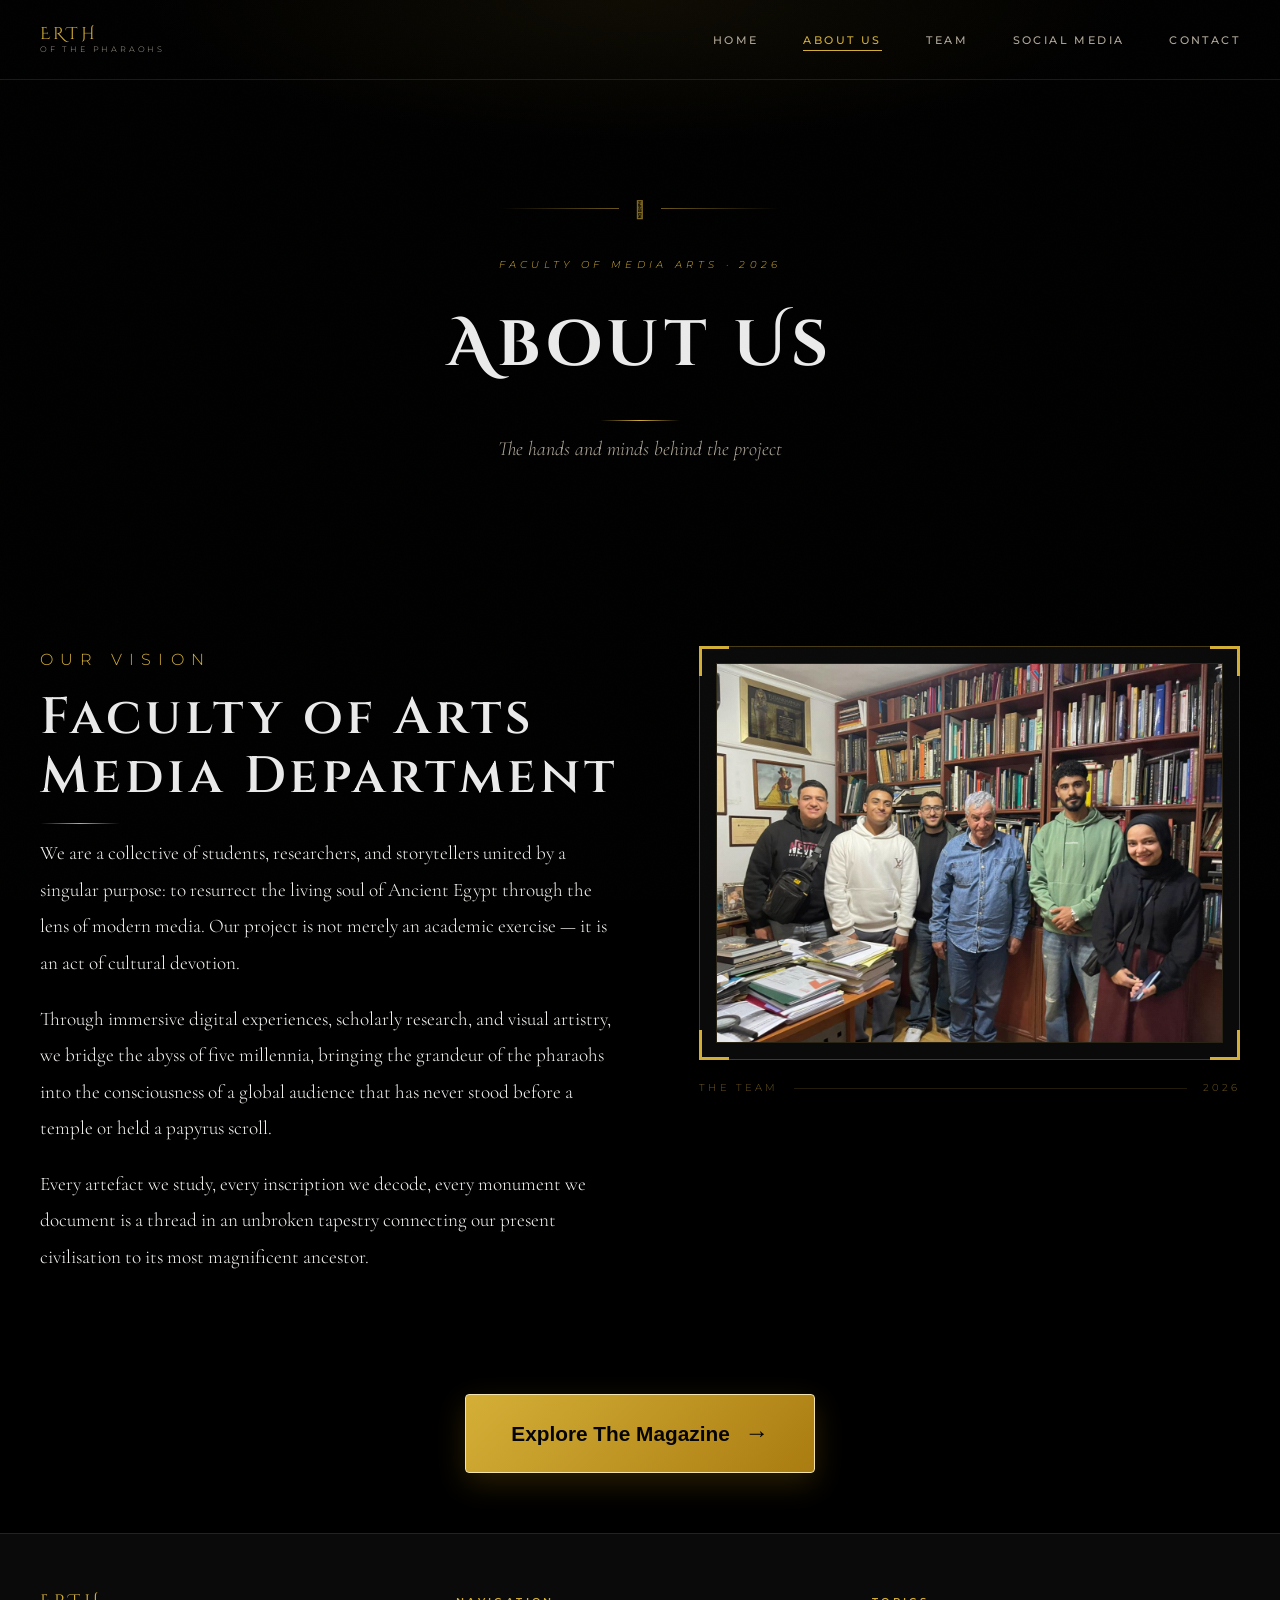
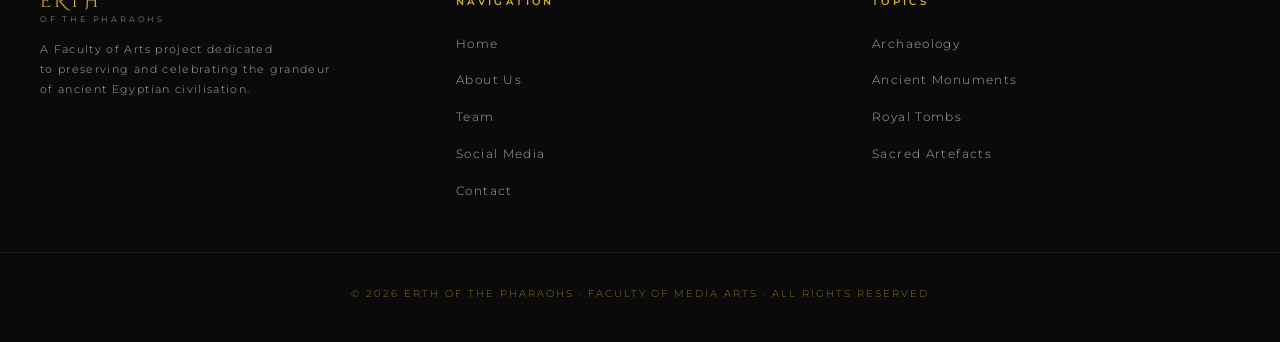
==== about.html @ 95113ebe "web site files" ====
<!doctype html>
<html lang="en">
  <head>
    <meta charset="UTF-8" />
    <meta name="viewport" content="width=device-width, initial-scale=1.0" />
    <title>ERTH of the Pharaohs — About Us</title>
    <link rel="stylesheet" href="styles.css" />
    <link rel="stylesheet" href="about.css" />
  </head>
  <body>
    <div class="page-transition" id="pageTransition"></div>

    <!-- ── NAVIGATION ── -->
    <nav class="site-nav">
      <div class="nav-inner">
        <a href="index.html" class="nav-logo">
          <span class="nav-logo-main">ERTH</span>
          <span class="nav-logo-sub">of the Pharaohs</span>
        </a>
        <ul class="nav-links">
          <li><a href="index.html">Home</a></li>
          <li><a href="about.html" class="active">About Us</a></li>
          <li><a href="Team.html">Team</a></li>
          <li><a href="social.html">Social Media</a></li>
          <li><a href="contact.html">Contact</a></li>
        </ul>
        <div class="nav-hamburger" id="navHamburger">
          <span></span><span></span><span></span>
        </div>
      </div>
    </nav>
    <div class="mobile-menu" id="mobileMenu">
      <span class="mobile-close" id="mobileClose">✕ Close</span>
      <a href="index.html">Home</a>
      <a href="about.html" class="active">About Us</a>
      <a href="Team.html">Team</a>
      <a href="social.html">Social Media</a>
      <a href="contact.html">Contact</a>
    </div>

    <!-- ── PAGE HERO ── -->
    <header class="page-hero">
      <div class="hiero-border"><span>𓂀</span></div>
      <p class="eyebrow reveal">Faculty of Media Arts · 2026</p>
      <h1 class="reveal reveal-delay-1">About Us</h1>
      <div class="gold-divider reveal reveal-delay-2"></div>
      <p class="reveal reveal-delay-3">
        The hands and minds behind the project
      </p>
    </header>

    <!-- ============================================================
     MISSION SECTION — Two column
============================================================ -->
    <section class="section mission">
      <div class="container">
        <div class="mission-grid">
          <!-- Left column -->
          <div class="mission-left reveal">
            <p
              class="eyebrow gold-text upper"
              style="
                font-family: var(--font-ui);
                font-size: 1rem;
                letter-spacing: 0.45em;
                margin-bottom: 1rem;
              "
            >
              Our Vision
            </p>
            <h2 class="mission-heading">Faculty of Arts<br /><em>Media Department</em></h2>
            <div class="gold-divider left"></div>

            <p class="mission-body">
              We are a collective of students, researchers, and storytellers
              united by a singular purpose: to resurrect the living soul of
              Ancient Egypt through the lens of modern media. Our project is not
              merely an academic exercise — it is an act of cultural devotion.
            </p>
            <p class="mission-body">
              Through immersive digital experiences, scholarly research, and
              visual artistry, we bridge the abyss of five millennia, bringing
              the grandeur of the pharaohs into the consciousness of a global
              audience that has never stood before a temple or held a papyrus
              scroll.
            </p>
            <p class="mission-body">
              Every artefact we study, every inscription we decode, every
              monument we document is a thread in an unbroken tapestry
              connecting our present civilisation to its most magnificent
              ancestor.
            </p>

            <!-- Stats -->
            <!-- <div class="about-stats">
              <div class="about-stat reveal reveal-delay-1">
                <span class="about-stat-num">2026</span>
                <span class="about-stat-label">Class Year</span>
              </div>
              <div class="about-stat reveal reveal-delay-2">
                <span class="about-stat-num">100%</span>
                <span class="about-stat-label">Dedication</span>
              </div>
              <div class="about-stat reveal reveal-delay-3">
                <span class="about-stat-num">5,000</span>
                <span class="about-stat-label">Years of History</span>
              </div>
              <div class="about-stat reveal reveal-delay-4">
                <span class="about-stat-num">∞</span>
                <span class="about-stat-label">Passion</span>
              </div>
            </div> -->
          </div>

          <!-- Right column — photo frame -->
          <div class="mission-right reveal reveal-delay-2">
            <div class="photo-frame">
              <div class="photo-frame-outer">
                <div class="photo-frame-corner pfc--tl"></div>
                <div class="photo-frame-corner pfc--tr"></div>
                <div class="photo-frame-corner pfc--bl"></div>
                <div class="photo-frame-corner pfc--br"></div>
                <div class="photo-frame-inner">
                  <div class="photo-placeholder">
                    <div class="photo-ph-icon" aria-hidden="true">
                      <img
                        src="images/Team.jpeg"
                        alt="Team Members"
                        class="artifact-image-file"
                      />
                    </div>
                    <!-- <p class="photo-ph-label">Group Photo</p>
                    <p class="photo-ph-sub">Faculty of Media Arts — 2026</p> -->
                  </div>
                </div>
              </div>
              <!-- Caption strip -->
              <div class="photo-caption">
                <span>The Team</span>
                <div class="caption-line"></div>
                <span>2026</span>
              </div>
            </div>
          </div>
        </div>
      </div>
    </section>

    <div class="main-magazine-section">
      <a
        href="https://drive.google.com/file/d/1nbRO1_1-Qd6yg9GhnwpOWBgjLeipQ6R5/view?usp=drive_link"
        target="_blank"
        rel="noopener noreferrer"
        class="royal-magazine-cta"
      >
        <span>Explore The Magazine</span>
        <span class="royal-arrow">→</span>
      </a>
    </div>

    <!-- ── FOOTER ── -->
    <footer class="site-footer">
      <div class="footer-inner">
        <div class="footer-brand">
          <div class="nav-logo">
            <span class="nav-logo-main">ERTH</span>
            <span class="nav-logo-sub">of the Pharaohs</span>
          </div>
          <p>
            A Faculty of Arts project dedicated<br />to preserving and
            celebrating the grandeur<br />of ancient Egyptian civilisation.
          </p>
        </div>
        <div class="footer-links">
          <h4>Navigation</h4>
          <ul>
            <li><a href="index.html">Home</a></li>
            <li><a href="about.html">About Us</a></li>
            <li><a href="Team.html">Team</a></li>
            <li><a href="social.html">Social Media</a></li>
            <li><a href="contact.html">Contact</a></li>
          </ul>
        </div>
        <div class="footer-links">
          <h4>Topics</h4>
          <ul>
            <li><a href="#">Archaeology</a></li>
            <li><a href="#">Ancient Monuments</a></li>
            <li><a href="#">Royal Tombs</a></li>
            <li><a href="#">Sacred Artefacts</a></li>
          </ul>
        </div>
      </div>
      <div class="footer-copy container">
        <p>
          © 2026 ERTH of the Pharaohs · Faculty of Media Arts · All Rights
          Reserved
        </p>
      </div>
    </footer>

    <script src="main.js"></script>
  </body>
</html>
---- styles.css ----
/* ============================================================
   ANCIENT EGYPT — GLOBAL DESIGN SYSTEM
   Premium Heritage Website | All Pages
   ============================================================ */

@import url("https://fonts.googleapis.com/css2?family=Cinzel:wght@400;500;600;700;900&family=Cinzel+Decorative:wght@400;700;900&family=Cormorant+Garamond:ital,wght@0,300;0,400;0,500;0,600;1,300;1,400;1,500&family=Montserrat:wght@300;400;500;600&display=swap");

/* ── CSS VARIABLES ─────────────────────────────────────── */
:root {
  --black: #000000;
  --deep-black: #0a0a0a;
  --card-bg: #0e0e0e;
  --panel-bg: #111111;
  --border-dark: #1e1e1e;
  --gold: #d4af37;
  --gold-light: #e8c95a;
  --gold-dark: #a8861a;
  --gold-muted: #8a6f24;
  --cream: #eaeaea;
  --cream-dim: #b0a89a;
  --white: #ffffff;

  --font-display: "Cinzel Decorative", serif;
  --font-heading: "Cinzel", serif;
  --font-body: "Cormorant Garamond", serif;
  --font-ui: "Montserrat", sans-serif;

  --nav-height: 80px;
  --transition: 0.45s cubic-bezier(0.4, 0, 0.2, 1);
  --glow: 0 0 40px rgba(212, 175, 55, 0.18);
  --glow-strong: 0 0 60px rgba(212, 175, 55, 0.35);
}

/* ── RESET & BASE ──────────────────────────────────────── */
*,
*::before,
*::after {
  box-sizing: border-box;
  margin: 0;
  padding: 0;
}

html {
  scroll-behavior: smooth;
  font-size: 16px;
}

body {
  background-color: var(--black);
  color: var(--cream);
  font-family: var(--font-body);
  font-weight: 300;
  line-height: 1.7;
  min-height: 100vh;
  overflow-x: hidden;
}

/* Grain overlay for atmospheric texture */
body::before {
  content: "";
  position: fixed;
  inset: 0;
  background-image: url("data:image/svg+xml,%3Csvg viewBox='0 0 200 200' xmlns='http://www.w3.org/2000/svg'%3E%3Cfilter id='n'%3E%3CfeTurbulence type='fractalNoise' baseFrequency='0.9' numOctaves='4' stitchTiles='stitch'/%3E%3C/filter%3E%3Crect width='100%25' height='100%25' filter='url(%23n)' opacity='0.04'/%3E%3C/svg%3E");
  background-size: 200px 200px;
  pointer-events: none;
  z-index: 9999;
  opacity: 0.35;
}

img {
  display: block;
  max-width: 100%;
}
a {
  text-decoration: none;
  color: inherit;
}
ul {
  list-style: none;
}

/* ── TYPOGRAPHY SYSTEM ─────────────────────────────────── */
h1,
h2,
h4 {
  font-family: var(--font-heading);
  font-weight: 600;
  letter-spacing: 0.08em;
  line-height: 1.7;
}
h3{
  font-family: var(--font-heading);
  font-weight: 600;
  letter-spacing: 0.08em;
  line-height: 0.8;
}


.display-title {
  font-family: var(--font-display);
  font-weight: 900;
  letter-spacing: 0.12em;
  text-transform: uppercase;
}

.gold-text {
  color: var(--gold);
}
.cream-text {
  color: var(--cream);
}
.dim-text {
  color: var(--cream-dim);
}
.upper {
  text-transform: uppercase;
  letter-spacing: 0.15em;
}
.serif-italic {
  font-style: italic;
  font-family: var(--font-body);
}

/* ── GOLD DIVIDER ──────────────────────────────────────── */
.gold-divider {
  width: 80px;
  height: 1px;
  background: linear-gradient(90deg, transparent, var(--gold), transparent);
  margin: 1rem auto;
  margin-bottom: 0.7rem;
}
.gold-divider.left {
  margin-left: 0;
}

/* ── GOLD BORDER UTILITY ───────────────────────────────── */
.gold-border {
  border: 1px solid rgba(212, 175, 55, 0.35);
}
.gold-border-strong {
  border: 1px solid var(--gold);
}

/* ── SECTION UTILITY ───────────────────────────────────── */
.section {
  padding: 100px 0;
}
.section-sm {
  padding: 60px 0;
}

.container {
  max-width: 1340px;
  margin: 0 auto;
  padding: 0 40px;
}

/* ── SCROLL FADE-IN ANIMATION ──────────────────────────── */
.reveal {
  opacity: 0;
  transform: translateY(36px);
  transition:
    opacity 0.8s ease,
    transform 0.8s ease;
}
.reveal.visible {
  opacity: 1;
  transform: translateY(0);
}
.reveal-delay-1 {
  transition-delay: 0.1s;
}
.reveal-delay-2 {
  transition-delay: 0.2s;
}
.reveal-delay-3 {
  transition-delay: 0.3s;
}
.reveal-delay-4 {
  transition-delay: 0.4s;
}
.reveal-delay-5 {
  transition-delay: 0.5s;
}

/* ============================================================
   NAVIGATION BAR
   ============================================================ */
.site-nav {
  position: fixed;
  top: 0;
  left: 0;
  right: 0;
  height: var(--nav-height);
  background: transparent;
  /* شيلنا الـ backdrop-filter والـ blur من هنا تماماً بناءً على طلبك */
  border-bottom: 1px solid rgba(212, 175, 55, 0.15);
  z-index: 1000;
  display: flex;
  align-items: center;

  /* حركة الانزلاق الناعمة عند الاختفاء والظهور */
  transition:
    transform 0.4s cubic-bezier(0.25, 1, 0.5, 1),
    background 0.4s ease;
  will-change: transform;
}

/* الكلاس اللي هيتضاف بالـ JavaScript أول ما تعمل سكرول لتحت */
.site-nav.nav-hidden {
  transform: translateY(
    -100%
  ); /* بيرفع الناف بار لفوق بره الشاشة تماماً فيختفي */
}
.nav-inner {
  max-width: 1340px;
  margin: 0 auto;
  padding: 0 40px;
  width: 100%;
  display: flex;
  align-items: center;
  justify-content: space-between;
}

.nav-logo {
  display: flex;
  flex-direction: column;
  line-height: 1;
}

.nav-logo-main {
  font-family: var(--font-display);
  font-size: 1.05rem;
  color: var(--gold);
  letter-spacing: 0.18em;
  text-transform: uppercase;
}

.nav-logo-sub {
  font-family: var(--font-ui);
  font-size: 0.5rem;
  color: var(--cream-dim);
  letter-spacing: 0.35em;
  text-transform: uppercase;
  margin-top: 3px;
}

.nav-links {
  display: flex;
  align-items: center;
  gap: 2.8rem;
}

.nav-links a {
  font-family: var(--font-ui);
  font-size: 0.68rem;
  font-weight: 500;
  letter-spacing: 0.22em;
  text-transform: uppercase;
  color: var(--cream-dim);
  position: relative;
  transition: color var(--transition);
  padding-bottom: 4px;
}

.nav-links a::after {
  content: "";
  position: absolute;
  bottom: 0;
  left: 0;
  width: 0;
  height: 1px;
  background: var(--gold);
  transition: width var(--transition);
}

.nav-links a:hover,
.nav-links a.active {
  color: var(--gold);
}

.nav-links a:hover::after,
.nav-links a.active::after {
  width: 100%;
}

/* Hamburger */
.nav-hamburger {
  display: none;
  flex-direction: column;
  gap: 5px;
  cursor: pointer;
  padding: 8px;
}
.nav-hamburger span {
  display: block;
  width: 24px;
  height: 1px;
  background: var(--gold);
  transition: var(--transition);
}


/* Mobile nav overlay */
.mobile-menu {
  display: none;
  position: fixed;
  inset: 0;
  background: rgba(0, 0, 0, 0.97);
  z-index: 999;
  flex-direction: column;
  align-items: center;
  justify-content: center;
  gap: 2.5rem;
}
.mobile-menu.open {
  display: flex;
}
.mobile-menu a {
  font-family: var(--font-heading);
  font-size: 1.5rem;
  letter-spacing: 0.2em;
  color: var(--cream);
  text-transform: uppercase;
  transition: color var(--transition);
}
.mobile-menu a:hover,
.mobile-menu a.active {
  color: var(--gold);
}
.mobile-close {
  position: absolute;
  top: 28px;
  right: 40px;
  font-family: var(--font-ui);
  font-size: 0.7rem;
  letter-spacing: 0.3em;
  color: var(--cream-dim);
  cursor: pointer;
  text-transform: uppercase;
  transition: color var(--transition);
}
.mobile-close:hover {
  color: var(--gold);
}

/* ============================================================
   FOOTER
   ============================================================ */
.site-footer {
  border-top: 1px solid rgba(212, 175, 55, 0.15);
  padding: 60px 0 40px;
  background: var(--deep-black);
}

.footer-inner {
  max-width: 1340px;
  margin: 0 auto;
  padding: 0 40px;
  display: grid;
  grid-template-columns: 1fr 1fr 1fr;
  gap: 3rem;
  align-items: start;
}

.footer-brand .nav-logo-main {
  font-size: 1.1rem;
}
.footer-brand p {
  font-family: var(--font-ui);
  font-size: 0.7rem;
  letter-spacing: 0.12em;
  color: var(--cream-dim);
  margin-top: 1rem;
  line-height: 1.8;
}

.footer-links h4 {
  font-family: var(--font-ui);
  font-size: 0.6rem;
  letter-spacing: 0.35em;
  color: var(--gold);
  text-transform: uppercase;
  margin-bottom: 1.2rem;
}
.footer-links ul {
  display: flex;
  flex-direction: column;
  gap: 0.6rem;
}
.footer-links a {
  font-family: var(--font-ui);
  font-size: 0.72rem;
  letter-spacing: 0.12em;
  color: var(--cream-dim);
  transition: color var(--transition);
}
.footer-links a:hover {
  color: var(--gold);
}

.footer-copy {
  text-align: center;
  margin-top: 3rem;
  padding-top: 2rem;
  border-top: 1px solid rgba(212, 175, 55, 0.1);
}
.footer-copy p {
  font-family: var(--font-ui);
  font-size: 0.62rem;
  letter-spacing: 0.2em;
  color: var(--gold-muted);
  text-transform: uppercase;
}

/* ============================================================
   BUTTONS
   ============================================================ */
.btn {
  display: inline-flex;
  align-items: center;
  gap: 0.6rem;
  font-family: var(--font-ui);
  font-size: 0.65rem;
  font-weight: 600;
  letter-spacing: 0.3em;
  text-transform: uppercase;
  padding: 16px 36px;
  border: 1px solid var(--gold);
  background: transparent;
  color: var(--gold);
  cursor: pointer;
  transition: all var(--transition);
  position: relative;
  overflow: hidden;
}
.btn::before {
  content: "";
  position: absolute;
  inset: 0;
  background: var(--gold);
  transform: translateX(-101%);
  transition: transform var(--transition);
  z-index: 0;
}
.btn:hover::before {
  transform: translateX(0);
}
.btn:hover {
  color: var(--black);
}
.btn span {
  position: relative;
  z-index: 1;
}

.btn-solid {
  background: var(--gold);
  color: var(--black);
}
.btn-solid::before {
  background: var(--gold-light);
}
.btn-solid:hover {
  color: var(--black);
}

/* ============================================================
   PAGE TRANSITION OVERLAY
   ============================================================ */
.page-transition {
  position: fixed;
  inset: 0;
  background: var(--black);
  z-index: 9998;
  pointer-events: none;
  opacity: 0;
  transition: opacity 0.4s ease;
}
.page-transition.active {
  opacity: 1;
}

/* ============================================================
   PAGE HEADER (shared hero title bar for inner pages)
   ============================================================ */
.page-hero {
  padding-top: calc(var(--nav-height) + 80px);
  padding-bottom: 80px;
  text-align: center;
  position: relative;
}

.page-hero::before {
  content: "";
  position: absolute;
  top: 0;
  left: 0;
  right: 0;
  bottom: 0;
  background: radial-gradient(
    ellipse 60% 40% at 50% 0%,
    rgba(212, 175, 55, 0.07) 0%,
    transparent 70%
  );
  pointer-events: none;
}

.page-hero .eyebrow {
  font-family: var(--font-ui);
  font-size: 0.6rem;
  letter-spacing: 0.45em;
  color: var(--gold);
  text-transform: uppercase;
  margin-bottom: 1.2rem;
}

.page-hero h1 {
  font-family: var(--font-display);
  font-size: clamp(2rem, 5vw, 4rem);
  color: var(--cream);
  margin-bottom: 1.2rem;
}

.page-hero p {
  max-width: 560px;
  margin: 0 auto;
  font-size: 1.25rem;
  color: var(--cream-dim);
  font-style: italic;
}

/* ============================================================
   HIEROGLYPH DECORATIVE BORDER
   ============================================================ */
.hiero-border {
  display: flex;
  align-items: center;
  gap: 1rem;
  justify-content: center;
  margin: 2rem 0;
}
.hiero-border span {
  font-size: 1.2rem;
  color: var(--gold);
  opacity: 0.6;
}
.hiero-border::before,
.hiero-border::after {
  content: "";
  flex: 1;
  max-width: 120px;
  height: 1px;
  background: linear-gradient(90deg, transparent, rgba(212, 175, 55, 0.5));
}
.hiero-border::after {
  background: linear-gradient(90deg, rgba(212, 175, 55, 0.5), transparent);
}

/* ============================================================
   RESPONSIVE BREAKPOINTS
   ============================================================ */
@media (max-width: 1024px) {
  .container {
    padding: 0 24px;
  }
  .nav-inner {
    padding: 0 24px;
  }
  .footer-inner {
    grid-template-columns: 1fr 1fr;
  }
  .footer-inner > *:last-child {
    grid-column: 1/-1;
    text-align: center;
  }
}



/* تحديد موقع حاوية الزرار لتدفع باقي الروابط لليمين وتثبت هي في اليسار */
.lang-switch-wrap {
  margin-right: auto; /* السحر كله هنا: بيجبر أي عنصر بعده يترحل لليمين ويخليه هو لازق في اللوجو شمال */
  margin-left: 2rem;  /* مسافة أمان تفصله عن اللوجو */
}

/* تصميم الزرار البيضاوي الفخم */
.lang-oval-btn {
  display: inline-flex;
  align-items: center;
  justify-content: center;
  padding: 6px 20px;
  border: 1px solid rgba(212, 175, 55, 0.4); /* برواز ذهبي نحيف */
  border-radius: 50px; /* تحويل البرواز لشكل بيضاوي كامل صريح */
  background: transparent;
  color: var(--gold);
  font-family: var(--font-ui), sans-serif;
  font-size: 1rem;
  letter-spacing: 0.1em;
  text-transform: uppercase;
  text-decoration: none;
  transition: all 0.4s cubic-bezier(0.25, 1, 0.5, 1);
  position: relative;
  overflow: hidden;
}

/* تأثير الماوس (Hover) تفتيح ولمعان ذهبي محيطي */
.lang-oval-btn:hover {
  background: rgba(212, 175, 55, 0.08); /* خلفية ذهبية دافئة خفيفة جداً */
  border-color: var(--gold); /* تفتيح لون البرواز */
  box-shadow: 0 0 15px rgba(212, 175, 55, 0.3); /* توهج (Glow) ذهبي فخم وناعم */
  transform: translateY(-1px); /* حركة رفع خفيفة للغاية عند الوقوف عليه */
}

.lang-oval-btn span {
  position: relative;
  z-index: 2;
}

/* ضبط التجاوب في الشاشات الصغيرة (الموبايل) */
@media (max-width: 768px) {
  .lang-switch-wrap {
    display: none; /* إخفاء الزرار البيضاوي من الهيدر في الموبايل لأنه مضاف بالفعل داخل المنيو المنسدل */
  }
}




@media (max-width: 768px) {
  :root {
    --nav-height: 65px;
  }
  .nav-links {
    display: none;
  }
  .nav-hamburger {
    display: flex;
  }
  .section {
    padding: 70px 0;
  }
  .footer-inner {
    grid-template-columns: 1fr;
    text-align: center;
  }
  .footer-links ul {
    align-items: center;
  }
  .gold-divider.left {
    margin-left: auto;
  }
}


[dir="rtl"] {
    font-family: 'Cairo', sans-serif !important;
}

/* الحاوية المخصصة لتوسيط الزرار في مكانه من غير ما تبوظ باقي الأقسام */
.main-magazine-section {
  width: 100%;
  display: flex;
  justify-content: center;
  align-items: center;
  padding: 60px 0; /* مسافة أمان تفصله عن العناصر اللي فوقه واللي تحته */
  background: transparent; /* بيختفي وياخد لون خلفية موقعك الأصلي */
  padding-top: 0;
}

/* تصميم الزرار الملكي الفخم */
.royal-magazine-cta {
  display: inline-flex;
  align-items: center;
  justify-content: center;
  gap: 15px;
  padding: 18px 45px;
  
  /* الخط والألوان */
  font-family: 'Tajawal', sans-serif; /* لو مش مستدعي الخط هيقرأ خط الصفحة الافتراضي */
  font-size: 1.3rem;
  font-weight: 700;
  color: #050505 !important; /* لون النص أسود صريح عشان يبان فوق الذهب */
  text-decoration: none !important;
  
  /* التدرج الذهبي والبرواز */
  background: linear-gradient(135deg, #d4af37 0%, #aa7c11 100%);
  border: 1px solid #f3e5ab;
  border-radius: 4px;
  
  /* الظلال والتفاعل */
  cursor: pointer;
  box-shadow: 0 10px 30px rgba(170, 124, 17, 0.25);
  transition: all 0.4s cubic-bezier(0.25, 1, 0.5, 1);
}

/* حركة السهم اللطيفة */
.royal-magazine-cta .royal-arrow {
  font-size: 1.5rem;
  transition: transform 0.3s ease;
  display: inline-block;
}

/* تأثير الـ Hover عند وقوف الماوس */
.royal-magazine-cta:hover {
  background: linear-gradient(135deg, #f3e5ab 0%, #d4af37 100%); /* الذهب بيفتح وينور */
  transform: translateY(-4px); /* يرتفع خفيف لفوق */
  box-shadow: 0 15px 35px rgba(212, 175, 55, 0.4); /* التوهج الذهبي بيزيد */
}

/* دفع السهم لبره شوية وقت الـ Hover */
.royal-magazine-cta:hover .royal-arrow {
  transform: translateX(-6px);
}

/* ضبط التجاوب على الموبايل */
@media (max-width: 768px) {
  .royal-magazine-cta {
    padding: 14px 35px;
    font-size: 1.1rem;
  }
}
---- about.css ----
تفضل، تم تعديل كلاس الأفاتار (`.team-avatar`) ليتحول من دائرة إلى **مربع كبير وفخم**، وجعلنا الصورة بداخله تفرش وتملاه بالكامل (`object-fit: cover`) مع الحفاظ على جميع الحواف والزوايا الذهبية من غير أي تغيير في باقي هيكل الملف أو الكروت.

إليك ملف الـ `about.css` كامل وجاهز للنسخ:

```css
/* ============================================================
   ABOUT PAGE — about.css
   ============================================================ */

/* ── MISSION SECTION ────────────────────────────────────── */
.mission {
  background: var(--black);
}

.mission-grid {
  display: grid;
  grid-template-columns: 1.1fr 0.9fr; /* توزيع مثالي ليعطي مساحة أكبر للصورة */
  gap: 5rem;
  align-items: start;
}

.mission-heading {
  font-family: var(--font-heading);
  font-size: clamp(2rem, 4vw, 3.2rem);
  color: var(--cream);
  margin-bottom: 0.6rem;
  line-height: 1.15;
}
.mission-heading em {
  font-family: var(--font-heading);
  font-style: normal;
  color: var(--cream);
}

.mission-body {
  font-size: 1.2rem;
  color: #f5f4f1;
  line-height: 1.9;
  margin-bottom: 1.2rem;
}

/* About stats row */
.about-stats {
  display: grid;
  grid-template-columns: repeat(2, 1fr);
  gap: 0;
  margin-top: 3rem;
  border: 1px solid rgba(212, 175, 55, 0.2);
}

.about-stat {
  padding: 1.8rem 1.5rem;
  border-right: 1px solid rgba(212, 175, 55, 0.12);
  border-bottom: 1px solid rgba(212, 175, 55, 0.12);
  transition: background var(--transition);
}
.about-stat:nth-child(2n) {
  border-right: none;
}
.about-stat:nth-child(3),
.about-stat:nth-child(4) {
  border-bottom: none;
}

.about-stat:hover {
  background: rgba(212, 175, 55, 0.03);
}

.about-stat-num {
  display: block;
  font-family: var(--font-display);
  font-size: 1.8rem;
  color: var(--gold);
  margin-bottom: 0.3rem;
  line-height: 1;
}

.about-stat-label {
  font-family: var(--font-ui);
  font-size: 0.58rem;
  letter-spacing: 0.3em;
  color: var(--cream-dim);
  text-transform: uppercase;
}

/* ── PHOTO FRAME (RESTORED & ENLARGED) ───────────────────── */
.photo-frame {
  position: sticky;
  top: calc(var(--nav-height) + 40px);
  width: 100%;
}

.photo-frame-outer {
  position: relative;
  border: 1px solid rgba(212, 175, 55, 0.3);
  padding: 16px; /* زيادة الهامش الداخلي ليعطي فخامة */
  background: var(--deep-black);
  box-shadow: 0 20px 40px rgba(0, 0, 0, 0.6);
}

/* Gold corner brackets */
.photo-frame-corner {
  position: absolute;
  width: 30px; /* تكبير حجم الزوايا لتناسب حجم الفريم الجديد */
  height: 30px;
  border-color: var(--gold);
  border-style: solid;
  z-index: 2;
}
.pfc--tl {
  top: -1px;
  left: -1px;
  border-width: 3px 0 0 3px;
}
.pfc--tr {
  top: -1px;
  right: -1px;
  border-width: 3px 3px 0 0;
}
.pfc--bl {
  bottom: -1px;
  left: -1px;
  border-width: 0 0 3px 3px;
}
.pfc--br {
  bottom: -1px;
  right: -1px;
  border-width: 0 3px 3px 0;
}

.photo-frame-inner {
  border: 1px solid rgba(212, 175, 55, 0.12);
  background: var(--panel-bg);
  aspect-ratio: 4/3; /* يحافظ على أبعاد سينمائية عريضة */
  width: 100%;
  min-height: 380px; /* تكبير الحد الأدنى للارتفاع لتكون الصورة واضحة جداً */
  display: flex;
  align-items: center;
  justify-content: center;
  overflow: hidden;
  position: relative;
}

/* تنسيق الصورة بداخل الفريم لتملأه بالكامل بدون تمطيط */
.photo-frame-inner img {
  width: 100%;
  height: 100%;
  object-fit: cover;
  position: absolute;
  inset: 0;
  z-index: 1;
}

.photo-frame-inner::before {
  content: "";
  position: absolute;
  inset: 0;
  background:
    radial-gradient(
      circle at 30% 30%,
      rgba(212, 175, 55, 0.04),
      transparent 60%
    ),
    radial-gradient(
      circle at 70% 70%,
      rgba(212, 175, 55, 0.03),
      transparent 50%
    );
  z-index: 2;
  pointer-events: none;
}

.photo-placeholder {
  text-align: center;
  z-index: 1;
}
.photo-ph-icon {
  font-size: 4.5rem;
  color: var(--gold);
  /* opacity: 0.25; */
  display: block;
  margin-bottom: 1rem;
}
.photo-ph-label {
  font-family: var(--font-heading);
  font-size: 0.95rem;
  letter-spacing: 0.2em;
  color: var(--cream-dim);
  text-transform: uppercase;
  margin-bottom: 0.4rem;
}
.photo-ph-sub {
  font-family: var(--font-ui);
  font-size: 0.65rem;
  letter-spacing: 0.25em;
  color: var(--gold-muted);
  text-transform: uppercase;
}

.photo-caption {
  display: flex;
  align-items: center;
  gap: 1rem;
  margin-top: 1.2rem;
}
.photo-caption span {
  font-family: var(--font-ui);
  font-size: 0.65rem;
  letter-spacing: 0.3em;
  color: var(--gold-muted);
  text-transform: uppercase;
  flex-shrink: 0;
}
.caption-line {
  flex: 1;
  height: 1px;
  background: rgba(212, 175, 55, 0.2);
}

/* ── TEAM SECTION (STRICT FIRST-CHILD LEADER LAYOUT) ─────── */
.team-section {
  background: var(--deep-black);
}
.section-center {
  text-align: center;
  margin-bottom: 3.5rem;
}

.team-grid {
  display: flex;
  flex-direction: row;
  flex-wrap: wrap;
  justify-content: center; /* يضمن توسيط أي عنصر في السطر */
  gap: 1.5rem;
  padding: 3rem 1.5rem;
  border: 1px solid rgba(212, 175, 55, 0.12);
  width: 100%;
}

/* إجبار الكارت الأول والوحيد (Omnia Ebrahim) على الانفصال التام في أعلى المنتصف */
.team-grid .team-card:nth-child(1) {
  flex: 0 300px !important; /* يأخذ 100% من العرض ليعزل السطر الأول بالكامل */
  max-width: 300px !important; /* منع تشوه عرض الكارت */
  margin: 0 max(0px, calc(50% - 150px)) 4rem max(0px, calc(50% - 150px)) !important; /* سنتره في النص وصنع مسافة ضخمة تحته للـ 12 كارت */
  /* border: 1px solid rgba(162, 147, 97, 0.3) !important; تمييز إطار الليدر بلون ذهبي أوضح */
  box-shadow: 0 0 20px rgba(212, 175, 55, 0.1);
}

/* إضافة خط زخرفة أسفل كارت الليدر مباشرة للفصل الهيكلي */
/* .team-grid .team-card:nth-child(1)::after {
  content: "𓂀 TEAM LEADER 𓂀";
  position: absolute;
  bottom: -2.5rem;
  left: 50%;
  transform: translateX(-50%);
  font-family: var(--font-ui);
  font-size: 1rem;
  letter-spacing: 0.3em;
  color: var(--gold);
  white-space: nowrap;
} */
/* تنسيق المسمى الوظيفي الطبيعي في أسفل الكارت */
.team-member-role {
  text-align: center;
  margin-top: 1rem; /* بيعمل مسافة مريحة بين الاسم والمسمى الوظيفي */
  margin-bottom: 0;
  
  /* الخط والألوان الملكية */
  font-family: 'Tajawal', var(--font-ui), sans-serif;
  font-size: 1.2rem;
  font-weight: 700;
  letter-spacing: 0.2em;
  color: #d4af37; /* لون الذهب الصريح */
  
  /* حماية وتأمين */
  background: transparent;
  white-space: nowrap;
  text-shadow: 0 2px 8px rgba(0, 0, 0, 0.6);
}
/* ضبط حاوية الاسم لتظهر المحتويات في أسطر منفصلة */
.team-name {
  display: flex;
  flex-direction: column; /* السطر السحري اللي بيخليهم تحت بعض */
  align-items: center;    /* لتوسيط الكلام في النص بالظبط */
  gap: 0.5rem;            /* مسافة أمان صغيرة ومريحة بين الاسم والمسمى الوظيفي */
  
  /* تنسيق اسم الشخص الأصلي (عدل الفونت واللون براحتك) */
  font-size: 1.3rem;
  color: #ffffff; 
  text-align: center;
  margin-top: 0.6rem;
}

/* تنسيق المسمى الوظيفي الفرعوني اللي تحت الاسم */
.team-role {
  font-family: 'Tajawal', sans-serif;
  font-size: 0.95rem; /* أصغر سيكة من الاسم عشان التراتبية البصرية */
  font-weight: 600;
  color: #d4af37; /* لون الذهب الصريح الخاص بـ ERTH */
  letter-spacing: 0.05em;
  text-shadow: 0 2px 8px rgba(0, 0, 0, 0.5);
}

/* تنسيق باقي الـ 12 كارت التابعة له */
.team-card {
  position: relative;
  flex: 1 1 calc(25% - 1.5rem); /* رص الكروت بالتساوي (4 كروت في السطر) */
  min-width: 230px;
  max-width: 260px;
  padding: 2.5rem 1.8rem;
  background: var(--card-bg);
  text-align: center;
  border: 1px solid rgba(212, 175, 55, 0.04);
  transition:
    background var(--transition),
    border-color var(--transition),
    transform var(--transition);
}

.team-card:hover {
  background: var(--panel-bg);
  border-color: rgba(212, 175, 55, 0.2);
  transform: translateY(-3px);
}

/* ── التعديل الاحترافي: تحويل الرمز/الأفاتار إلى مربع كبير وتملأه الصورة بالكامل ── */
.team-avatar {
  width: 100%; /* تم تكبير الحجم ليكون المربع واضحاً ومميزاً */
  height: 100%;
  margin: 0 auto 0rem;
  border: 1px solid rgba(212, 175, 55, 0.35);
  border-radius: 0%; /* إزالة التدوير تماماً ليصبح مربع صريح */
  display: flex;
  align-items: center;
  justify-content: center;
  overflow: hidden; /* لمنع خروج الصورة عن حدود المربع */
  background: rgba(212, 175, 55, 0.04);
  transition:
    border-color var(--transition),
    background var(--transition);
}

/* لضمان أن الصورة بداخل المربع تأخذ المساحة كاملة بأعلى جودة وبدون تمطيط */
.team-avatar img {
  width: 100%;
  height: 100%;
  object-fit: cover; /* فرد وتغطية الصورة للمربع بالكامل */
}

.team-card:hover .team-avatar {
  border-color: var(--gold);
  background: rgba(212, 175, 55, 0.08);
}

.team-name {
  font-family: var(--font-heading);
  font-size: 0.85rem;
  letter-spacing: 0.08em;
  color: var(--cream);
  margin-bottom: 0.3rem;
}
.team-role {
  font-family: var(--font-ui);
  font-size: 1rem;
  letter-spacing: 0.25em;
  color: var(--gold);
  text-transform: uppercase;
  margin-bottom: 0rem;
}
.team-bio {
  font-size: 0.82rem;
  color: var(--cream-dim);
  line-height: 1.75;
}

/* ── VALUES BAND ──────────────────────────────────────── */
.values-band {
  background: var(--black);
  border-top: 1px solid rgba(212, 175, 55, 0.1);
}
.values-grid {
  display: grid;
  grid-template-columns: repeat(3, 1fr);
  gap: 3rem;
}
.value-item {
  text-align: center;
  padding: 2rem;
}
.value-icon {
  display: block;
  font-size: 2.5rem;
  color: var(--gold);
  opacity: 0.7;
  margin-bottom: 1rem;
}
.value-title {
  font-family: var(--font-heading);
  font-size: 1rem;
  letter-spacing: 0.12em;
  color: var(--cream);
  margin-bottom: 0.8rem;
  text-transform: uppercase;
}
.value-desc {
  font-size: 0.85rem;
  color: var(--cream-dim);
  line-height: 1.75;
}

/* ── RESPONSIVE MEDIA QUERIES ──────────────────────────── */
@media (max-width: 1200px) {
  .team-grid .team-card {
    flex: 1 1 calc(33.33% - 1.5rem); /* 3 كروت في السطر للشاشات المتوسطة */
  }
  .team-grid .team-card:nth-child(1) {
    flex: 0 0 100% !important; /* يظل الليدر مستقلاً بالكامل */
  }
}

@media (max-width: 1024px) {
  .mission-grid {
    grid-template-columns: 1fr;
    gap: 4rem;
  }
  .photo-frame {
    position: static;
  }
  .photo-frame-inner {
    min-height: 450px;
  } /* تكبير الصورة أكثر في الشاشات العريضة بعد التجاوب */
}

@media (max-width: 768px) {
  .team-grid .team-card {
    flex: 1 1 calc(50% - 1.5rem); /* كارتين جنب بعض في التابلت والموبايل */
  }
  .team-grid .team-card:nth-child(1) {
    flex: 0 0 100% !important;
  }
  .values-grid {
    grid-template-columns: 1fr;
    gap: 1rem;
  }
  .about-stats {
    grid-template-columns: 1fr 1fr;
  }
}

@media (max-width: 480px) {
  .team-grid .team-card {
    flex: 1 1 100%; /* كارت واحد كامل العرض للموبايلات الصغيرة جداً */
  }
}

```
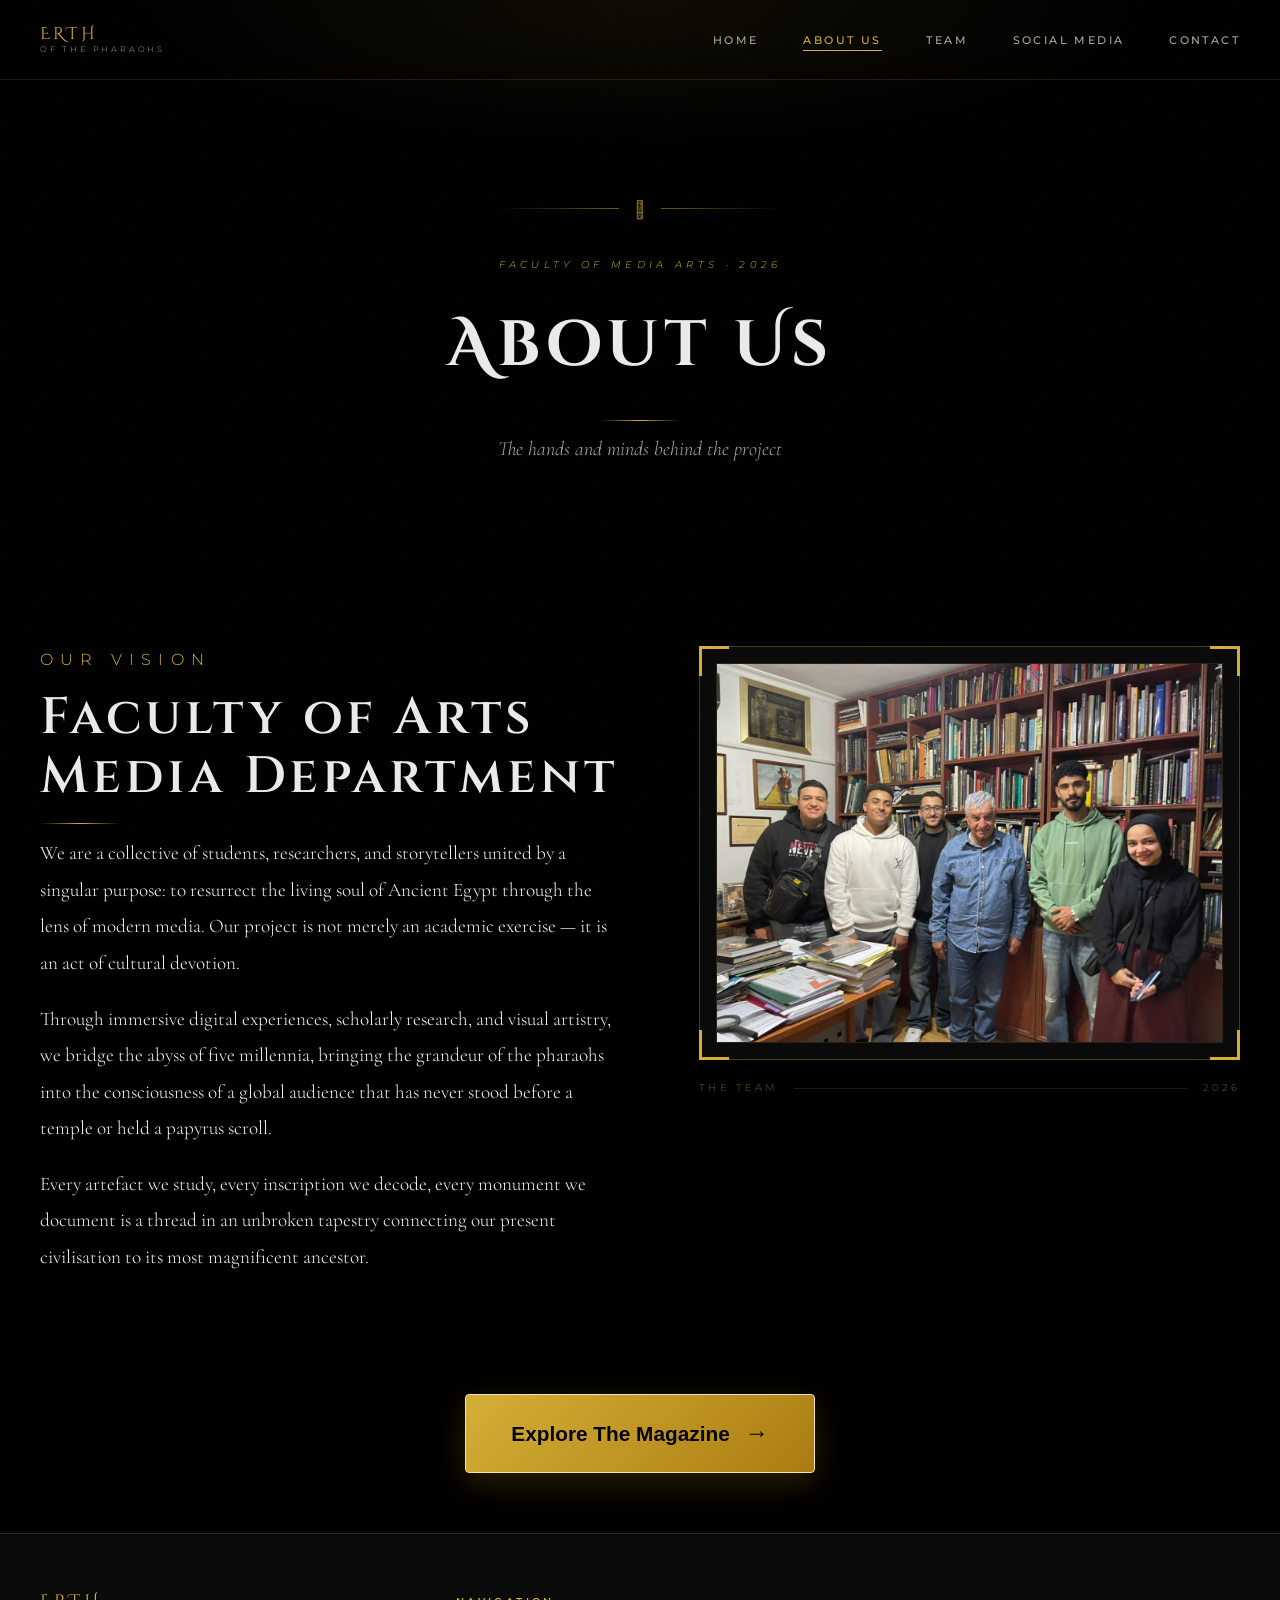
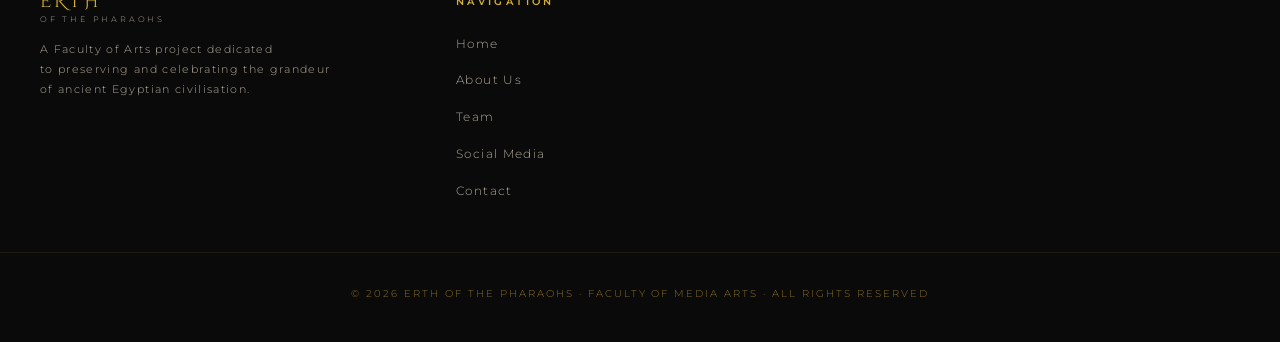
==== commit 1ad13060: "web site files" ====
--- a/about.html
+++ b/about.html
@@ -181,15 +181,7 @@
             <li><a href="contact.html">Contact</a></li>
           </ul>
         </div>
-        <div class="footer-links">
-          <h4>Topics</h4>
-          <ul>
-            <li><a href="#">Archaeology</a></li>
-            <li><a href="#">Ancient Monuments</a></li>
-            <li><a href="#">Royal Tombs</a></li>
-            <li><a href="#">Sacred Artefacts</a></li>
-          </ul>
-        </div>
+        
       </div>
       <div class="footer-copy container">
         <p>
--- a/about.css
+++ b/about.css
@@ -1,8 +1,3 @@
-تفضل، تم تعديل كلاس الأفاتار (`.team-avatar`) ليتحول من دائرة إلى **مربع كبير وفخم**، وجعلنا الصورة بداخله تفرش وتملاه بالكامل (`object-fit: cover`) مع الحفاظ على جميع الحواف والزوايا الذهبية من غير أي تغيير في باقي هيكل الملف أو الكروت.
-
-إليك ملف الـ `about.css` كامل وجاهز للنسخ:
-
-```css
 /* ============================================================
    ABOUT PAGE — about.css
    ============================================================ */
@@ -264,14 +259,14 @@
   text-align: center;
   margin-top: 1rem; /* بيعمل مسافة مريحة بين الاسم والمسمى الوظيفي */
   margin-bottom: 0;
-  
+
   /* الخط والألوان الملكية */
-  font-family: 'Tajawal', var(--font-ui), sans-serif;
+  font-family: "Tajawal", var(--font-ui), sans-serif;
   font-size: 1.2rem;
   font-weight: 700;
   letter-spacing: 0.2em;
   color: #d4af37; /* لون الذهب الصريح */
-  
+
   /* حماية وتأمين */
   background: transparent;
   white-space: nowrap;
@@ -281,19 +276,19 @@
 .team-name {
   display: flex;
   flex-direction: column; /* السطر السحري اللي بيخليهم تحت بعض */
-  align-items: center;    /* لتوسيط الكلام في النص بالظبط */
-  gap: 0.5rem;            /* مسافة أمان صغيرة ومريحة بين الاسم والمسمى الوظيفي */
-  
+  align-items: center; /* لتوسيط الكلام في النص بالظبط */
+  gap: 0.5rem; /* مسافة أمان صغيرة ومريحة بين الاسم والمسمى الوظيفي */
+
   /* تنسيق اسم الشخص الأصلي (عدل الفونت واللون براحتك) */
   font-size: 1.3rem;
-  color: #ffffff; 
+  color: #ffffff;
   text-align: center;
   margin-top: 0.6rem;
 }
 
 /* تنسيق المسمى الوظيفي الفرعوني اللي تحت الاسم */
 .team-role {
-  font-family: 'Tajawal', sans-serif;
+  font-family: "Tajawal", sans-serif;
   font-size: 0.95rem; /* أصغر سيكة من الاسم عشان التراتبية البصرية */
   font-weight: 600;
   color: #d4af37; /* لون الذهب الصريح الخاص بـ ERTH */
@@ -408,6 +403,8 @@
   line-height: 1.75;
 }
 
+
+
 /* ── RESPONSIVE MEDIA QUERIES ──────────────────────────── */
 @media (max-width: 1200px) {
   .team-grid .team-card {
@@ -453,4 +450,103 @@
   }
 }
 
-```+/* ============================================================
+   إضافات التجاوب والموبايل لصفحة ABOUT US (ERTH)
+   ============================================================ */
+
+@media (max-width: 768px) {
+  /* 1. ضبط الهيدر الرئيسي لصفحة الـ About */
+  .page-hero {
+    padding: 6rem 1rem 3rem 1rem !important; /* مسافة أمان علوية عشان الناف بار */
+    text-align: center;
+  }
+
+  .page-hero h1 {
+    font-size: clamp(
+      2.2rem,
+      8vw,
+      3rem
+    ) !important; /* حجم خط يناسب شاشة الموبايل */
+    margin-bottom: 0.8rem;
+  }
+
+  /* 2. حاوية السكشن والجريد الخاص بالـ Mission */
+  .mission {
+    padding: 3rem 0 !important;
+  }
+
+  .mission-grid {
+    grid-template-columns: 1fr !important; /* إجبار العناصر تحت بعض */
+    gap: 2.5rem !important; /* تقليل الفجوة الكبيرة بين النص والصورة */
+  }
+
+  .mission-heading {
+    font-size: 1.8rem !important; /* تصغير عنوان الفكلتي ليناسب شاشة الموبايل */
+    text-align: center;
+  }
+
+  .mission-body {
+    font-size: 1rem !important; /* حجم نصوص البادي مريح للموبايل */
+    line-height: 1.75 !important;
+    text-align: justify; /* توزيع الحروف بشكل منمق */
+    text-align-last: center;
+    padding: 0 0.5rem;
+  }
+
+  .gold-divider.left {
+    margin: 1.5rem auto !important; /* توسيط الخط الذهبي التحت العنوان */
+  }
+
+  /* 3. ضبط الصورة الجماعية (Photo Frame) للموبايل */
+  .photo-frame-inner {
+    min-height: auto !important; /* إلغاء الـ min-height القديم لتجنب التمطيط */
+    aspect-ratio: 4/3 !important; /* إجبار الأبعاد السينمائية */
+  }
+
+  .photo-caption {
+    justify-content: center; /* توسيط نصوص الكابشن تحت الصورة */
+  }
+
+  /* 4. حل سحري لسنترة كارت الـ Team Leader وإلغاء حسابات الـ Calc القديمة المعقدة */
+  .team-grid .team-card:nth-child(1) {
+    flex: 0 1 280px !important;
+    max-width: 280px !important;
+    margin: 0 auto 3rem auto !important; /* سنترة تلقائية مطلقة وبسيطة مع مسافة تحته */
+  }
+
+  /* 5. ضبط باقي كروت التيم الـ 12 على الموبايل */
+  .team-grid {
+    padding: 2rem 1rem !important;
+    grid-template-columns: 1fr !important; /* عمود واحد صريح لو الكروت Flex تلم نفسها */
+    gap: 2rem !important;
+  }
+
+  .team-card {
+    flex: 0 1 100% !important;
+    max-width: 290px !important; /* الحفاظ على هيكل الكارت بدون أن يفرش بعرض الشاشة كلها */
+    margin: 0 auto !important; /* توسيط الكارت في منتصف الشاشة */
+    padding: 2rem 1.5rem !important;
+  }
+
+  /* 6. ضبط زرار المجلة الملكية أسفل المقالات */
+  .main-magazine-section {
+    padding: 3rem 1rem !important;
+  }
+}
+
+/* ضبط إضافي للموبايلات الصغيرة جداً (أقل من 480px) */
+@media (max-width: 480px) {
+  .about-stats {
+    grid-template-columns: 1fr !important; /* تحويل الإحصائيات لعمود واحد بدل عمودين */
+  }
+
+  .about-stat {
+    border-right: none !important;
+    border-bottom: 1px solid rgba(212, 175, 55, 0.12) !important;
+    text-align: center;
+  }
+
+  .about-stat:last-child {
+    border-bottom: none !important;
+  }
+}
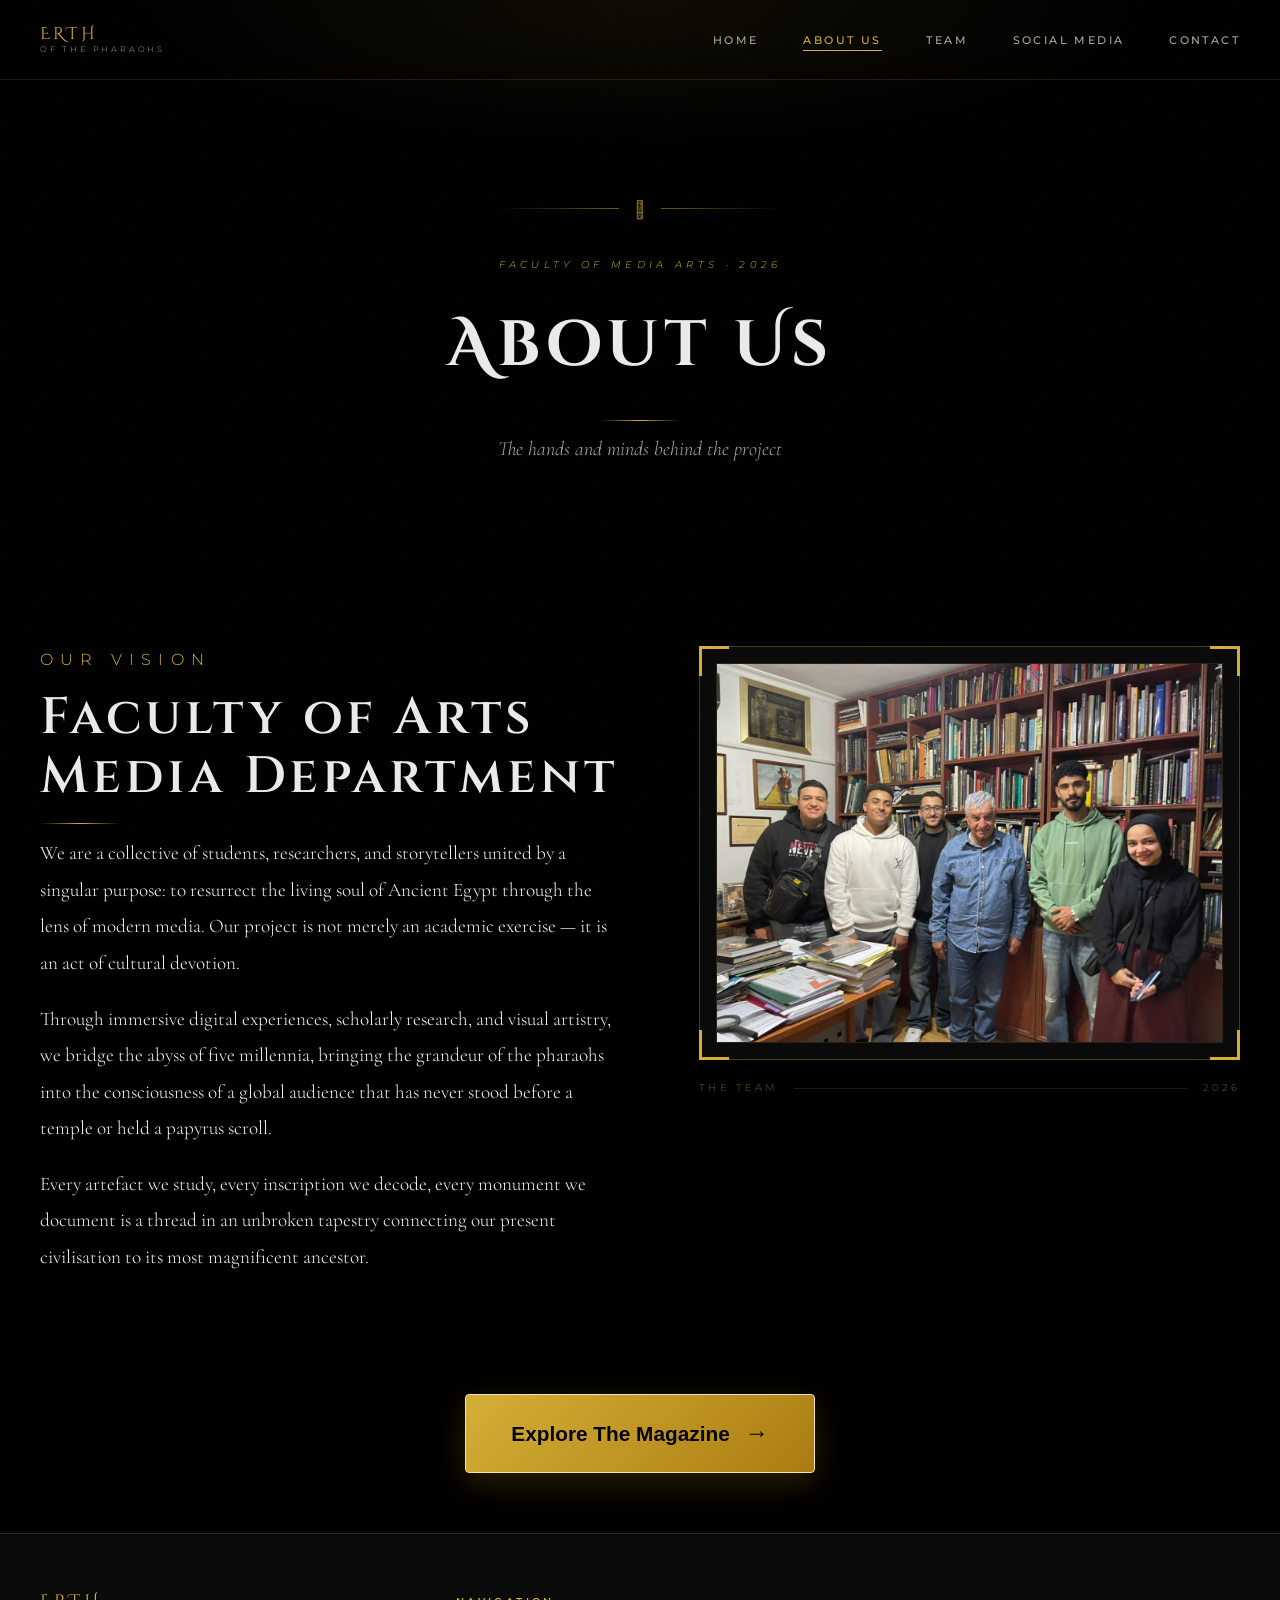
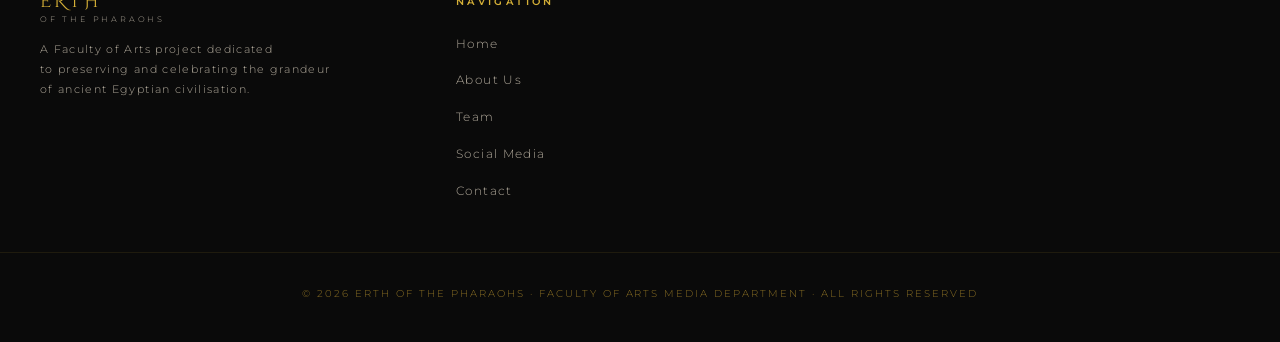
==== commit fc979a9c: "web site files" ====
--- a/about.html
+++ b/about.html
@@ -185,7 +185,7 @@
       </div>
       <div class="footer-copy container">
         <p>
-          © 2026 ERTH of the Pharaohs · Faculty of Media Arts · All Rights
+          © 2026 ERTH of the Pharaohs · Faculty of Arts Media Department · All Rights
           Reserved
         </p>
       </div>
